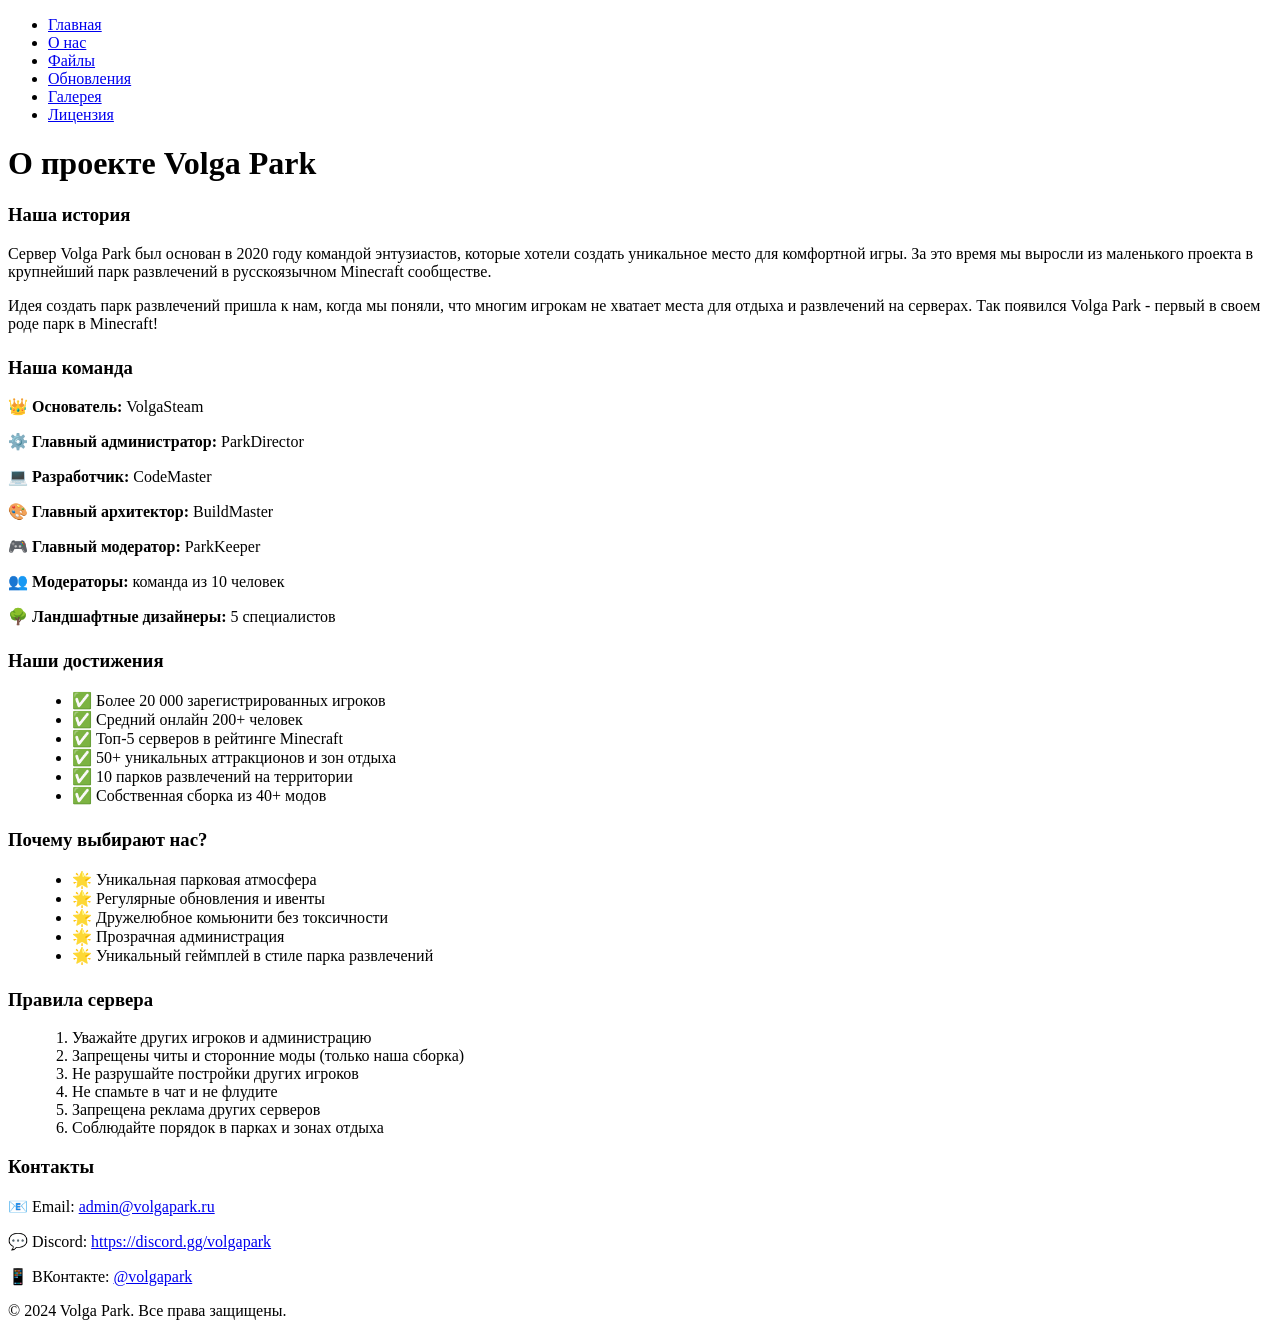
==== about.html @ 5aaaafe0 "Add files via upload" ====
<!DOCTYPE html>
<html lang="ru">
<head>
    <meta charset="UTF-8">
    <meta name="viewport" content="width=device-width, initial-scale=1.0">
    <title>Volga Park - О нас</title>
    <link rel="stylesheet" href="css/style.css">
</head>
<body>
    <header>
        <nav>
            <ul>
                <li><a href="index.html">Главная</a></li>
                <li><a href="about.html">О нас</a></li>
                <li><a href="files.html">Файлы</a></li>
                <li><a href="updates.html">Обновления</a></li>
                <li><a href="gallery.html">Галерея</a></li>
                <li><a href="license.html">Лицензия</a></li>
            </ul>
        </nav>
    </header>

    <main>
        <div class="files-section">
            <h1 class="section-title">О проекте Volga Park</h1>
            
            <div class="file-card" style="margin-bottom: 1.5rem;">
                <h3>Наша история</h3>
                <p>Сервер Volga Park был основан в 2020 году командой энтузиастов, которые хотели создать уникальное место для комфортной игры. За это время мы выросли из маленького проекта в крупнейший парк развлечений в русскоязычном Minecraft сообществе.</p>
                <p>Идея создать парк развлечений пришла к нам, когда мы поняли, что многим игрокам не хватает места для отдыха и развлечений на серверах. Так появился Volga Park - первый в своем роде парк в Minecraft!</p>
            </div>

            <div class="file-card" style="margin-bottom: 1.5rem;">
                <h3>Наша команда</h3>
                <p><strong>👑 Основатель:</strong> VolgaSteam</p>
                <p><strong>⚙️ Главный администратор:</strong> ParkDirector</p>
                <p><strong>💻 Разработчик:</strong> CodeMaster</p>
                <p><strong>🎨 Главный архитектор:</strong> BuildMaster</p>
                <p><strong>🎮 Главный модератор:</strong> ParkKeeper</p>
                <p><strong>👥 Модераторы:</strong> команда из 10 человек</p>
                <p><strong>🌳 Ландшафтные дизайнеры:</strong> 5 специалистов</p>
            </div>

            <div class="file-card" style="margin-bottom: 1.5rem;">
                <h3>Наши достижения</h3>
                <ul style="margin-left: 1.5rem;">
                    <li>✅ Более 20 000 зарегистрированных игроков</li>
                    <li>✅ Средний онлайн 200+ человек</li>
                    <li>✅ Топ-5 серверов в рейтинге Minecraft</li>
                    <li>✅ 50+ уникальных аттракционов и зон отдыха</li>
                    <li>✅ 10 парков развлечений на территории</li>
                    <li>✅ Собственная сборка из 40+ модов</li>
                </ul>
            </div>

            <div class="file-card" style="margin-bottom: 1.5rem;">
                <h3>Почему выбирают нас?</h3>
                <ul style="margin-left: 1.5rem;">
                    <li>🌟 Уникальная парковая атмосфера</li>
                    <li>🌟 Регулярные обновления и ивенты</li>
                    <li>🌟 Дружелюбное комьюнити без токсичности</li>
                    <li>🌟 Прозрачная администрация</li>
                    <li>🌟 Уникальный геймплей в стиле парка развлечений</li>
                </ul>
            </div>

            <div class="file-card">
                <h3>Правила сервера</h3>
                <ol style="margin-left: 1.5rem;">
                    <li>Уважайте других игроков и администрацию</li>
                    <li>Запрещены читы и сторонние моды (только наша сборка)</li>
                    <li>Не разрушайте постройки других игроков</li>
                    <li>Не спамьте в чат и не флудите</li>
                    <li>Запрещена реклама других серверов</li>
                    <li>Соблюдайте порядок в парках и зонах отдыха</li>
                </ol>
            </div>
        </div>
    </main>

    <footer>
        <div class="contacts">
            <h3>Контакты</h3>
            <p>📧 Email: <a href="mailto:admin@volgapark.ru">admin@volgapark.ru</a></p>
            <p>💬 Discord: <a href="https://discord.gg/volgapark" target="_blank">https://discord.gg/volgapark</a></p>
            <p>📱 ВКонтакте: <a href="https://vk.com/volgapark" target="_blank">@volgapark</a></p>
            <p>© 2024 Volga Park. Все права защищены.</p>
        </div>
    </footer>

    <script src="js/script.js"></script>
</body>
</html>
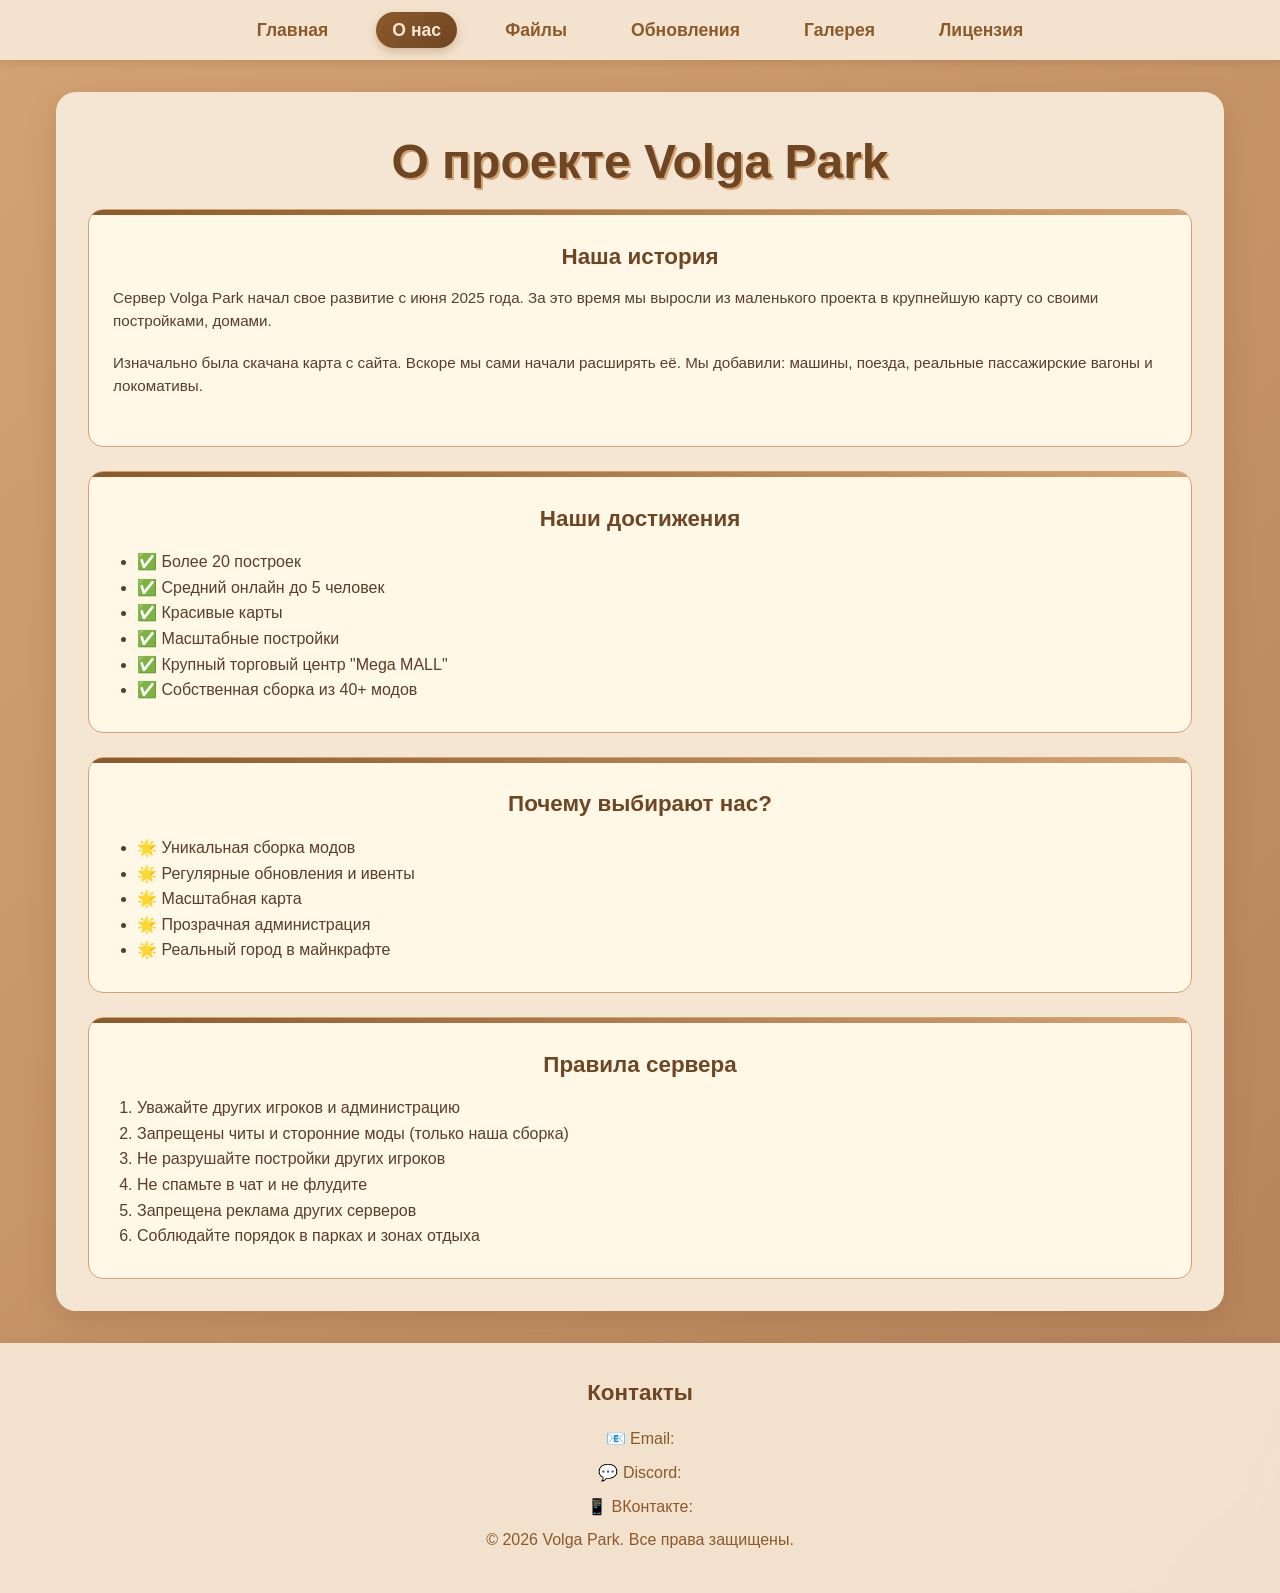
==== commit 3e69e85e: "Update about.html" ====
--- a/about.html
+++ b/about.html
@@ -26,29 +26,18 @@
             
             <div class="file-card" style="margin-bottom: 1.5rem;">
                 <h3>Наша история</h3>
-                <p>Сервер Volga Park был основан в 2020 году командой энтузиастов, которые хотели создать уникальное место для комфортной игры. За это время мы выросли из маленького проекта в крупнейший парк развлечений в русскоязычном Minecraft сообществе.</p>
-                <p>Идея создать парк развлечений пришла к нам, когда мы поняли, что многим игрокам не хватает места для отдыха и развлечений на серверах. Так появился Volga Park - первый в своем роде парк в Minecraft!</p>
-            </div>
-
-            <div class="file-card" style="margin-bottom: 1.5rem;">
-                <h3>Наша команда</h3>
-                <p><strong>👑 Основатель:</strong> VolgaSteam</p>
-                <p><strong>⚙️ Главный администратор:</strong> ParkDirector</p>
-                <p><strong>💻 Разработчик:</strong> CodeMaster</p>
-                <p><strong>🎨 Главный архитектор:</strong> BuildMaster</p>
-                <p><strong>🎮 Главный модератор:</strong> ParkKeeper</p>
-                <p><strong>👥 Модераторы:</strong> команда из 10 человек</p>
-                <p><strong>🌳 Ландшафтные дизайнеры:</strong> 5 специалистов</p>
+                <p>Сервер Volga Park начал свое развитие с июня 2025 года. За это время мы выросли из маленького проекта в крупнейшую карту со своими постройками, домами.</p>
+                <p>Изначально была скачана карта с сайта. Вскоре мы сами начали расширять её. Мы добавили: машины, поезда, реальные пассажирские вагоны и локомативы.</p>
             </div>
 
             <div class="file-card" style="margin-bottom: 1.5rem;">
                 <h3>Наши достижения</h3>
                 <ul style="margin-left: 1.5rem;">
-                    <li>✅ Более 20 000 зарегистрированных игроков</li>
-                    <li>✅ Средний онлайн 200+ человек</li>
-                    <li>✅ Топ-5 серверов в рейтинге Minecraft</li>
-                    <li>✅ 50+ уникальных аттракционов и зон отдыха</li>
-                    <li>✅ 10 парков развлечений на территории</li>
+                    <li>✅ Более 20 построек</li>
+                    <li>✅ Средний онлайн до 5 человек</li>
+                    <li>✅ Красивые карты</li>
+                    <li>✅ Масштабные постройки</li>
+                    <li>✅ Крупный торговый центр "Mega MALL"</li>
                     <li>✅ Собственная сборка из 40+ модов</li>
                 </ul>
             </div>
@@ -56,11 +45,11 @@
             <div class="file-card" style="margin-bottom: 1.5rem;">
                 <h3>Почему выбирают нас?</h3>
                 <ul style="margin-left: 1.5rem;">
-                    <li>🌟 Уникальная парковая атмосфера</li>
+                    <li>🌟 Уникальная сборка модов</li>
                     <li>🌟 Регулярные обновления и ивенты</li>
-                    <li>🌟 Дружелюбное комьюнити без токсичности</li>
+                    <li>🌟 Масштабная карта</li>
                     <li>🌟 Прозрачная администрация</li>
-                    <li>🌟 Уникальный геймплей в стиле парка развлечений</li>
+                    <li>🌟 Реальный город в майнкрафте</li>
                 </ul>
             </div>
 
@@ -81,13 +70,13 @@
     <footer>
         <div class="contacts">
             <h3>Контакты</h3>
-            <p>📧 Email: <a href="mailto:admin@volgapark.ru">admin@volgapark.ru</a></p>
-            <p>💬 Discord: <a href="https://discord.gg/volgapark" target="_blank">https://discord.gg/volgapark</a></p>
-            <p>📱 ВКонтакте: <a href="https://vk.com/volgapark" target="_blank">@volgapark</a></p>
-            <p>© 2024 Volga Park. Все права защищены.</p>
+            <p>📧 Email: <a href=""></a></p>
+            <p>💬 Discord: <a href="" target="_blank"></a></p>
+            <p>📱 ВКонтакте: <a href="" target="_blank"></a></p>
+            <p>© 2026 Volga Park. Все права защищены.</p>
         </div>
     </footer>
 
     <script src="js/script.js"></script>
 </body>
-</html>+</html>
--- a/css/style.css
+++ b/css/style.css
@@ -0,0 +1,874 @@
+/* css/style.css - Бежево-коричневая тема для Volga Park */
+* {
+    margin: 0;
+    padding: 0;
+    box-sizing: border-box;
+}
+
+body {
+    font-family: 'Segoe UI', Tahoma, Geneva, Verdana, sans-serif;
+    background: linear-gradient(135deg, #d4a373 0%, #b5835a 100%);
+    color: #5a3e2b;
+    line-height: 1.6;
+    min-height: 100vh;
+    display: flex;
+    flex-direction: column;
+}
+
+/* Шапка и навигация */
+header {
+    background: rgba(245, 230, 211, 0.95);
+    box-shadow: 0 2px 10px rgba(110, 70, 35, 0.2);
+    position: static;
+    top: 0;
+    z-index: 1000;
+    backdrop-filter: blur(10px);
+}
+
+nav {
+    max-width: 1200px;
+    margin: 0 auto;
+    padding: 1rem;
+}
+
+nav ul {
+    display: flex;
+    justify-content: center;
+    list-style: none;
+    gap: 2rem;
+    flex-wrap: wrap;
+}
+
+nav ul li a {
+    color: #8b5a2b;
+    text-decoration: none;
+    font-weight: 600;
+    padding: 0.5rem 1rem;
+    border-radius: 25px;
+    transition: all 0.3s ease;
+    font-size: 1.1rem;
+}
+
+nav ul li a:hover,
+nav ul li a.active {
+    background: linear-gradient(135deg, #8b5a2b 0%, #6e4623 100%);
+    color: #f5e6d3;
+    transform: translateY(-2px);
+    box-shadow: 0 4px 10px rgba(139, 90, 43, 0.3);
+}
+
+/* Основной контент */
+main {
+    max-width: 1200px;
+    margin: 2rem auto;
+    padding: 0 1rem;
+    flex: 1;
+    width: 100%;
+}
+
+/* Главная страница */
+.hero-modern {
+    background: #f5e6d3;
+    border-radius: 20px;
+    padding: 2rem;
+    box-shadow: 0 10px 30px rgba(110, 70, 35, 0.2);
+}
+
+.site-title {
+    font-size: 4rem;
+    font-weight: 800;
+    color: #8b5a2b;
+    text-align: center;
+    margin-bottom: 2rem;
+    text-shadow: 2px 2px 0 #d4a373;
+    letter-spacing: 1px;
+}
+
+.hero-content {
+    display: flex;
+    gap: 2rem;
+    align-items: flex-start;
+    max-width: 1000px;
+    margin: 0 auto;
+}
+
+.hero-image {
+    flex: 0 0 350px;
+    border-radius: 15px;
+    overflow: hidden;
+    box-shadow: 0 10px 20px rgba(110, 70, 35, 0.25);
+    border: 3px solid #d4a373;
+}
+
+.hero-image img {
+    width: 100%;
+    height: auto;
+    display: block;
+    transition: transform 0.3s ease;
+}
+
+.hero-image:hover img {
+    transform: scale(1.05);
+}
+
+.hero-description {
+    flex: 1;
+    background: #fff8e7;
+    padding: 1.5rem;
+    border-radius: 15px;
+    box-shadow: 0 5px 15px rgba(110, 70, 35, 0.1);
+}
+
+.hero-description h2 {
+    font-size: 1.8rem;
+    color: #6e4623;
+    margin-bottom: 1rem;
+    border-bottom: 2px solid #d4a373;
+    padding-bottom: 0.5rem;
+}
+
+.hero-description p {
+    font-size: 1rem;
+    color: #5a3e2b;
+    margin-bottom: 1rem;
+    line-height: 1.6;
+}
+
+.server-info {
+    background: #f5e6d3;
+    border-radius: 10px;
+    padding: 1rem;
+    margin-bottom: 1.5rem;
+}
+
+.info-item {
+    display: flex;
+    justify-content: space-between;
+    padding: 0.5rem 0;
+    border-bottom: 1px solid #d4a373;
+}
+
+.info-item:last-child {
+    border-bottom: none;
+}
+
+.info-label {
+    font-weight: 600;
+    color: #6e4623;
+}
+
+.info-value {
+    font-weight: 700;
+    color: #8b5a2b;
+}
+
+.info-value.online {
+    color: #2e7d32;
+    position: relative;
+    padding-left: 15px;
+}
+
+.info-value.online::before {
+    content: '●';
+    position: absolute;
+    left: 0;
+    color: #2e7d32;
+    font-size: 1.2rem;
+}
+
+.feature-list {
+    margin-bottom: 1.5rem;
+}
+
+.feature-list h3 {
+    font-size: 1.2rem;
+    color: #6e4623;
+    margin-bottom: 0.8rem;
+}
+
+.feature-list ul {
+    list-style: none;
+    display: grid;
+    grid-template-columns: repeat(2, 1fr);
+    gap: 0.8rem;
+}
+
+.feature-list li {
+    background: #f5e6d3;
+    padding: 0.6rem;
+    border-radius: 8px;
+    font-size: 0.9rem;
+    color: #5a3e2b;
+    border-left: 3px solid #8b5a2b;
+}
+
+.cta-buttons {
+    display: flex;
+    gap: 1rem;
+}
+
+.cta-btn {
+    flex: 1;
+    padding: 0.8rem;
+    text-align: center;
+    border-radius: 8px;
+    font-weight: 600;
+    text-decoration: none;
+    transition: all 0.3s ease;
+    font-size: 0.95rem;
+}
+
+.cta-btn.primary {
+    background: linear-gradient(135deg, #8b5a2b 0%, #6e4623 100%);
+    color: #f5e6d3;
+}
+
+.cta-btn.secondary {
+    background: #f5e6d3;
+    color: #6e4623;
+    border: 2px solid #8b5a2b;
+}
+
+.cta-btn:hover {
+    transform: translateY(-2px);
+    box-shadow: 0 5px 15px rgba(139, 90, 43, 0.3);
+}
+
+/* Страница с файлами */
+.files-section {
+    background: #f5e6d3;
+    border-radius: 20px;
+    padding: 2rem;
+    box-shadow: 0 10px 30px rgba(110, 70, 35, 0.2);
+}
+
+.section-title {
+    font-size: 3rem;
+    font-weight: 800;
+    color: #6e4623;
+    text-align: center;
+    margin-bottom: 0.5rem;
+    text-shadow: 2px 2px 0 #d4a373;
+}
+
+.section-subtitle {
+    text-align: center;
+    color: #8b5a2b;
+    font-size: 1.2rem;
+    margin-bottom: 2.5rem;
+}
+
+.files-grid {
+    display: grid;
+    grid-template-columns: repeat(3, 1fr);
+    gap: 2rem;
+    margin-bottom: 3rem;
+}
+
+.file-card {
+    background: #fff8e7;
+    border-radius: 15px;
+    padding: 1.8rem 1.5rem;
+    transition: all 0.3s ease;
+    border: 1px solid #d4a373;
+    display: flex;
+    flex-direction: column;
+    position: relative;
+    overflow: hidden;
+}
+
+.file-card::before {
+    content: '';
+    position: absolute;
+    top: 0;
+    left: 0;
+    right: 0;
+    height: 5px;
+    background: linear-gradient(90deg, #8b5a2b, #d4a373);
+}
+
+.file-card:hover {
+    transform: translateY(-5px);
+    box-shadow: 0 15px 30px rgba(139, 90, 43, 0.2);
+    border-color: #8b5a2b;
+}
+
+.file-icon {
+    font-size: 3rem;
+    margin-bottom: 1rem;
+    text-align: center;
+}
+
+.file-card h3 {
+    color: #6e4623;
+    margin-bottom: 0.8rem;
+    font-size: 1.4rem;
+    text-align: center;
+}
+
+.file-card p {
+    color: #5a3e2b;
+    font-size: 0.95rem;
+    margin-bottom: 1.2rem;
+    flex-grow: 1;
+    line-height: 1.5;
+}
+
+.file-info {
+    display: flex;
+    justify-content: space-between;
+    margin-bottom: 1.2rem;
+    font-size: 0.9rem;
+    color: #8b5a2b;
+    background: #f5e6d3;
+    padding: 0.6rem;
+    border-radius: 8px;
+    flex-wrap: wrap;
+    gap: 0.5rem;
+}
+
+.file-info span {
+    display: flex;
+    align-items: center;
+    gap: 0.3rem;
+}
+
+.version-badge {
+    background: #6e4623;
+    color: #f5e6d3;
+    padding: 0.2rem 0.5rem;
+    border-radius: 5px;
+    font-size: 0.8rem;
+    margin-left: 0.3rem;
+    display: inline-block;
+}
+
+.download-btn {
+    display: inline-block;
+    background: linear-gradient(135deg, #8b5a2b 0%, #6e4623 100%);
+    color: #f5e6d3;
+    text-decoration: none;
+    padding: 0.8rem 1rem;
+    border-radius: 8px;
+    border: none;
+    cursor: pointer;
+    transition: all 0.3s ease;
+    font-weight: 600;
+    text-align: center;
+    width: 100%;
+    font-size: 1rem;
+}
+
+.download-btn:hover {
+    opacity: 0.9;
+    transform: scale(1.02);
+    box-shadow: 0 5px 15px rgba(139, 90, 43, 0.4);
+}
+
+.installation-guide {
+    background: #fff8e7;
+    border-radius: 15px;
+    padding: 2rem;
+    margin-top: 2rem;
+    border: 1px solid #d4a373;
+}
+
+.installation-guide h2 {
+    color: #6e4623;
+    margin-bottom: 1.5rem;
+    text-align: center;
+    font-size: 2rem;
+}
+
+.guide-steps {
+    display: grid;
+    grid-template-columns: repeat(3, 1fr);
+    gap: 2rem;
+}
+
+.step {
+    display: flex;
+    gap: 1rem;
+    align-items: flex-start;
+}
+
+.step-number {
+    width: 35px;
+    height: 35px;
+    background: linear-gradient(135deg, #8b5a2b 0%, #6e4623 100%);
+    color: #f5e6d3;
+    border-radius: 50%;
+    display: flex;
+    align-items: center;
+    justify-content: center;
+    font-weight: 700;
+    font-size: 1.1rem;
+    flex-shrink: 0;
+}
+
+.step-content h3 {
+    color: #6e4623;
+    margin-bottom: 0.4rem;
+    font-size: 1.1rem;
+}
+
+.step-content p {
+    color: #5a3e2b;
+    font-size: 0.9rem;
+    line-height: 1.4;
+}
+
+.step-content code {
+    background: #f5e6d3;
+    padding: 0.2rem 0.4rem;
+    border-radius: 5px;
+    font-size: 0.85rem;
+    color: #6e4623;
+}
+
+/* Страница обновлений */
+.updates-section {
+    background: #f5e6d3;
+    border-radius: 20px;
+    padding: 2rem;
+    box-shadow: 0 10px 30px rgba(110, 70, 35, 0.2);
+}
+
+.updates-section h1 {
+    font-size: 3rem;
+    color: #6e4623;
+    margin-bottom: 2rem;
+    text-align: center;
+    text-shadow: 2px 2px 0 #d4a373;
+}
+
+.update-timeline {
+    position: relative;
+    padding-left: 2rem;
+}
+
+.update-timeline::before {
+    content: '';
+    position: absolute;
+    left: 0;
+    top: 0;
+    bottom: 0;
+    width: 4px;
+    background: linear-gradient(135deg, #8b5a2b 0%, #d4a373 100%);
+    border-radius: 2px;
+}
+
+.update-card {
+    background: #fff8e7;
+    border-radius: 12px;
+    padding: 1.5rem;
+    margin-bottom: 2rem;
+    position: relative;
+    border: 1px solid #d4a373;
+}
+
+.update-card::before {
+    content: '●';
+    position: absolute;
+    left: -2.4rem;
+    top: 1.5rem;
+    color: #8b5a2b;
+    font-size: 1.5rem;
+    background: #f5e6d3;
+    width: 2rem;
+    height: 2rem;
+    border-radius: 50%;
+    display: flex;
+    align-items: center;
+    justify-content: center;
+    border: 3px solid #8b5a2b;
+}
+
+.update-card.future {
+    opacity: 0.9;
+    border: 2px dashed #d4a373;
+}
+
+.update-header {
+    display: flex;
+    justify-content: space-between;
+    align-items: center;
+    margin-bottom: 1rem;
+    flex-wrap: wrap;
+    gap: 1rem;
+}
+
+.update-header h2 {
+    color: #6e4623;
+    font-size: 1.4rem;
+    margin: 0;
+}
+
+.update-date {
+    background: #f5e6d3;
+    color: #8b5a2b;
+    padding: 0.3rem 1rem;
+    border-radius: 20px;
+    font-weight: 600;
+    font-size: 0.9rem;
+}
+
+.update-badge {
+    background: #8b5a2b;
+    color: #f5e6d3;
+    padding: 0.3rem 1rem;
+    border-radius: 20px;
+    font-size: 0.9rem;
+    font-weight: 600;
+}
+
+.update-badge.future {
+    background: #d4a373;
+}
+
+.update-badge.new {
+    background: #6e4623;
+}
+
+.update-content {
+    display: flex;
+    gap: 2rem;
+    flex-wrap: wrap;
+}
+
+.update-text {
+    flex: 1;
+    min-width: 300px;
+}
+
+.update-text h3 {
+    color: #6e4623;
+    margin: 1rem 0 0.5rem 0;
+}
+
+.update-text ul {
+    margin-left: 1.5rem;
+    margin-bottom: 1rem;
+}
+
+.update-text li {
+    margin-bottom: 0.3rem;
+    color: #5a3e2b;
+}
+
+.update-image {
+    flex: 0 0 250px;
+}
+
+.update-image img {
+    width: 100%;
+    height: auto;
+    border-radius: 10px;
+    box-shadow: 0 5px 15px rgba(110, 70, 35, 0.2);
+    transition: transform 0.3s ease;
+}
+
+.update-image img:hover {
+    transform: scale(1.03);
+}
+
+/* Галерея */
+.gallery-section {
+    background: #f5e6d3;
+    border-radius: 20px;
+    padding: 2rem;
+    box-shadow: 0 10px 30px rgba(110, 70, 35, 0.2);
+}
+
+.gallery-section h1 {
+    font-size: 3rem;
+    color: #6e4623;
+    margin-bottom: 1rem;
+    text-align: center;
+    text-shadow: 2px 2px 0 #d4a373;
+}
+
+.gallery-filters {
+    display: flex;
+    justify-content: center;
+    gap: 1rem;
+    margin: 2rem 0;
+    flex-wrap: wrap;
+}
+
+.filter-btn {
+    background: #fff8e7;
+    border: 2px solid #8b5a2b;
+    color: #6e4623;
+    padding: 0.5rem 1.5rem;
+    border-radius: 25px;
+    cursor: pointer;
+    font-weight: 600;
+    transition: all 0.3s ease;
+}
+
+.filter-btn:hover,
+.filter-btn.active {
+    background: linear-gradient(135deg, #8b5a2b 0%, #6e4623 100%);
+    color: #f5e6d3;
+}
+
+.gallery-grid {
+    display: grid;
+    grid-template-columns: repeat(auto-fill, minmax(280px, 1fr));
+    gap: 1.5rem;
+    margin-top: 2rem;
+}
+
+.gallery-item {
+    position: relative;
+    border-radius: 12px;
+    overflow: hidden;
+    cursor: pointer;
+    box-shadow: 0 5px 15px rgba(110, 70, 35, 0.15);
+    transition: all 0.3s ease;
+    border: 2px solid #d4a373;
+}
+
+.gallery-item:hover {
+    transform: translateY(-5px);
+    box-shadow: 0 10px 25px rgba(139, 90, 43, 0.3);
+    border-color: #8b5a2b;
+}
+
+.gallery-item img {
+    width: 100%;
+    height: 220px;
+    object-fit: cover;
+    display: block;
+    transition: transform 0.5s ease;
+}
+
+.gallery-item:hover img {
+    transform: scale(1.1);
+}
+
+.gallery-caption {
+    position: absolute;
+    bottom: 0;
+    left: 0;
+    right: 0;
+    background: linear-gradient(to top, rgba(110, 70, 35, 0.9), transparent);
+    color: #f5e6d3;
+    padding: 1rem;
+    transform: translateY(100%);
+    transition: transform 0.3s ease;
+}
+
+.gallery-item:hover .gallery-caption {
+    transform: translateY(0);
+}
+
+.gallery-caption h3 {
+    font-size: 1rem;
+    margin-bottom: 0.2rem;
+}
+
+.gallery-caption p {
+    font-size: 0.85rem;
+    opacity: 0.9;
+}
+
+/* Модальное окно для галереи */
+.modal {
+    display: none;
+    position: fixed;
+    top: 0;
+    left: 0;
+    width: 100%;
+    height: 100%;
+    background: rgba(90, 62, 43, 0.95);
+    z-index: 2000;
+    cursor: pointer;
+}
+
+.modal.active {
+    display: flex;
+    justify-content: center;
+    align-items: center;
+}
+
+.modal-content {
+    max-width: 90%;
+    max-height: 90%;
+}
+
+.modal-content img {
+    width: 100%;
+    height: auto;
+    border-radius: 10px;
+    box-shadow: 0 0 30px rgba(0,0,0,0.3);
+    border: 3px solid #d4a373;
+}
+
+.modal-close {
+    position: absolute;
+    top: 20px;
+    right: 30px;
+    color: #f5e6d3;
+    font-size: 3rem;
+    cursor: pointer;
+    transition: color 0.3s ease;
+}
+
+.modal-close:hover {
+    color: #d4a373;
+}
+
+.modal-caption {
+    position: absolute;
+    bottom: 20px;
+    left: 0;
+    right: 0;
+    text-align: center;
+    color: #f5e6d3;
+    font-size: 1.1rem;
+    padding: 1rem;
+    background: rgba(110, 70, 35, 0.7);
+}
+
+/* Подвал */
+footer {
+    background: rgba(245, 230, 211, 0.95);
+    text-align: center;
+    padding: 2rem;
+    margin-top: auto;
+    box-shadow: 0 -2px 10px rgba(110, 70, 35, 0.1);
+    backdrop-filter: blur(10px);
+}
+
+footer .contacts {
+    max-width: 600px;
+    margin: 0 auto;
+}
+
+footer .contacts h3 {
+    color: #6e4623;
+    margin-bottom: 1rem;
+    font-size: 1.4rem;
+}
+
+footer .contacts p {
+    margin: 0.5rem 0;
+    color: #8b5a2b;
+    font-size: 1rem;
+}
+
+.contacts a {
+    color: #6e4623;
+    text-decoration: none;
+    transition: color 0.3s ease;
+}
+
+.contacts a:hover {
+    color: #8b5a2b;
+    text-decoration: underline;
+}
+
+/* Адаптивность */
+@media (max-width: 1024px) {
+    .hero-content {
+        flex-direction: column;
+        align-items: center;
+    }
+    
+    .hero-image {
+        flex: 0 0 auto;
+        width: 100%;
+        max-width: 500px;
+    }
+    
+    .files-grid {
+        grid-template-columns: repeat(2, 1fr);
+    }
+    
+    .guide-steps {
+        grid-template-columns: 1fr;
+        gap: 1.5rem;
+    }
+}
+
+@media (max-width: 768px) {
+    nav ul {
+        gap: 1rem;
+    }
+    
+    nav ul li a {
+        padding: 0.4rem 0.8rem;
+        font-size: 0.95rem;
+    }
+    
+    .site-title {
+        font-size: 2.8rem;
+    }
+    
+    .hero-description h2 {
+        font-size: 1.5rem;
+    }
+    
+    .feature-list ul {
+        grid-template-columns: 1fr;
+    }
+    
+    .cta-buttons {
+        flex-direction: column;
+    }
+    
+    .files-grid {
+        grid-template-columns: 1fr;
+    }
+    
+    .section-title {
+        font-size: 2.2rem;
+    }
+    
+    .update-content {
+        flex-direction: column;
+    }
+    
+    .update-image {
+        flex: 0 0 auto;
+        max-width: 100%;
+    }
+    
+    .gallery-grid {
+        grid-template-columns: repeat(auto-fill, minmax(220px, 1fr));
+    }
+    
+    .gallery-filters {
+        flex-direction: column;
+        align-items: stretch;
+    }
+    
+    .filter-btn {
+        text-align: center;
+    }
+}
+
+@media (max-width: 480px) {
+    nav ul {
+        flex-direction: column;
+        align-items: center;
+        gap: 0.5rem;
+    }
+    
+    nav ul li a {
+        display: block;
+        width: 100%;
+        text-align: center;
+    }
+    
+    .site-title {
+        font-size: 2.2rem;
+    }
+    
+    .file-info {
+        flex-direction: column;
+        align-items: flex-start;
+    }
+}
